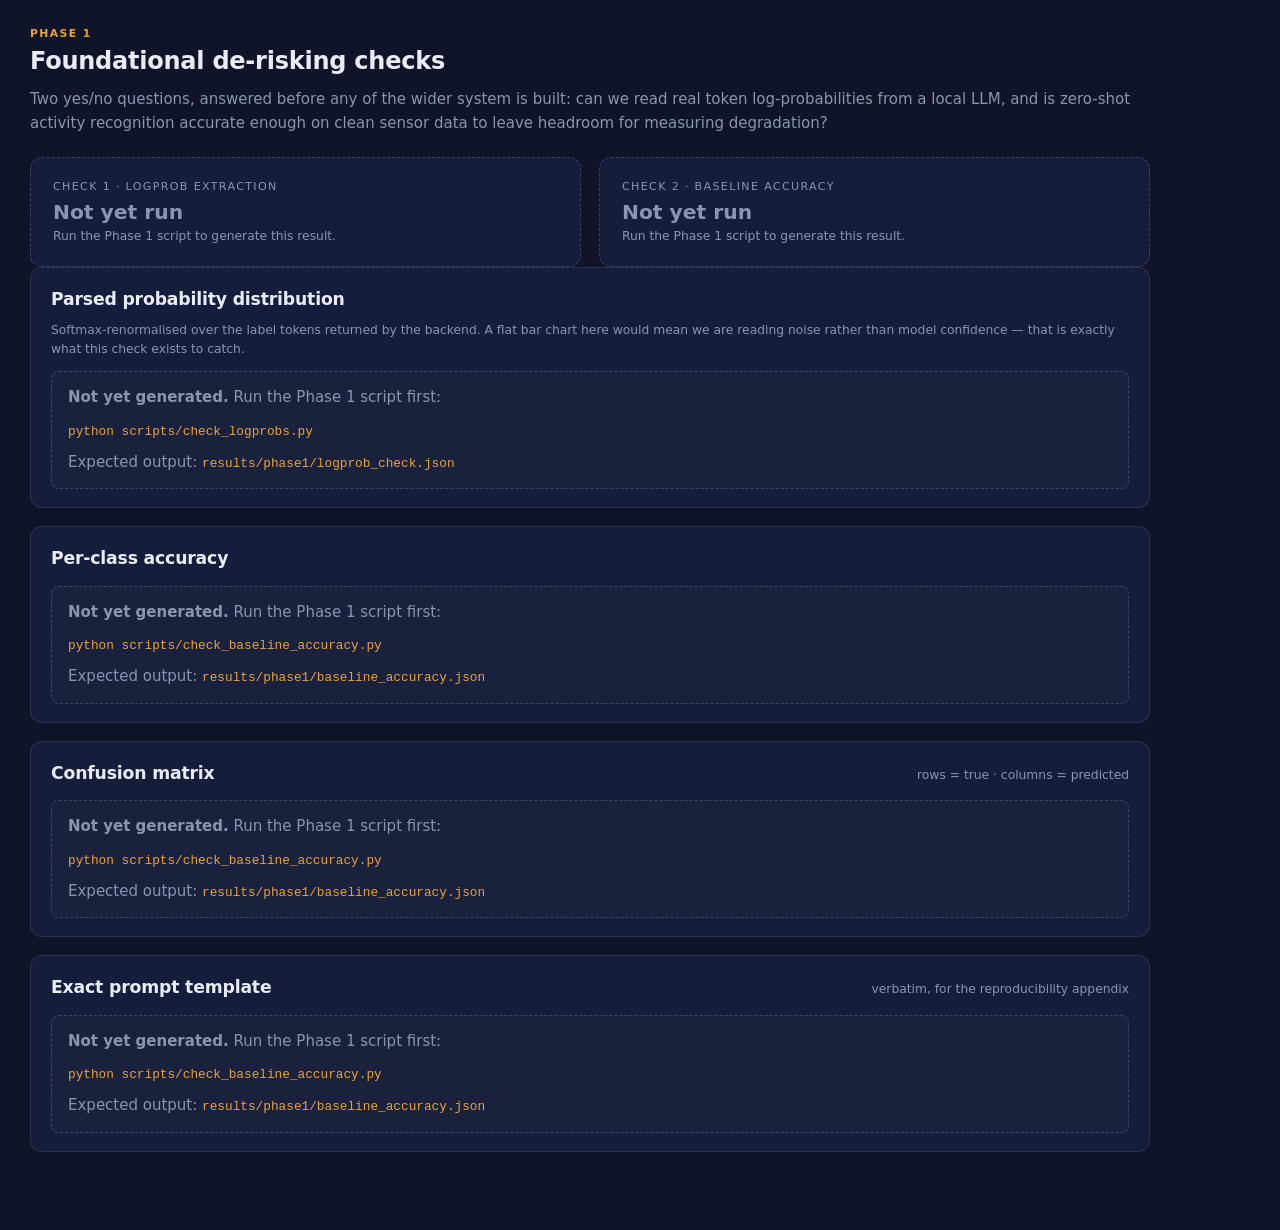
==== frontend/phase1_derisk.html @ 2f0a39ca "refactor: move project from autonomic-bsn/ to repo root Flattens the layout so scripts/, configs/, f" ====
<!DOCTYPE html>
<html lang="en">
<head>
<meta charset="utf-8">
<meta name="viewport" content="width=device-width, initial-scale=1">
<title>Phase 1 - De-risking Checks</title>
<link rel="stylesheet" href="shared/style.css">
</head>
<body>

<div class="page">
  <header class="page-head">
    <div class="eyebrow">Phase 1</div>
    <h1>Foundational de-risking checks</h1>
    <p class="muted">
      Two yes/no questions, answered before any of the wider system is built:
      can we read real token log-probabilities from a local LLM, and is
      zero-shot activity recognition accurate enough on clean sensor data to
      leave headroom for measuring degradation?
    </p>
  </header>

  <!-- ------------------------------------------------ status cards ------ -->
  <section class="grid-2" id="status-cards">
    <div class="status unknown"><div class="label">Check 1 &middot; Logprob extraction</div>
      <div class="verdict">Loading&hellip;</div></div>
    <div class="status unknown"><div class="label">Check 2 &middot; Baseline accuracy</div>
      <div class="verdict">Loading&hellip;</div></div>
  </section>

  <!-- ------------------------------------------------ logprob dist ------ -->
  <section class="card">
    <div class="card-title">
      <h2>Parsed probability distribution</h2>
      <span class="small muted" id="dist-meta"></span>
    </div>
    <p class="small muted" style="margin-top:-6px">
      Softmax-renormalised over the label tokens returned by the backend. A
      flat bar chart here would mean we are reading noise rather than model
      confidence &mdash; that is exactly what this check exists to catch.
    </p>
    <div id="dist-chart"></div>
  </section>

  <!-- --------------------------------------------- per-class accuracy --- -->
  <section class="card">
    <div class="card-title">
      <h2>Per-class accuracy</h2>
      <span class="small muted" id="acc-meta"></span>
    </div>
    <div id="acc-chart"></div>
  </section>

  <!-- ------------------------------------------------ confusion --------- -->
  <section class="card">
    <div class="card-title">
      <h2>Confusion matrix</h2>
      <span class="small muted">rows = true &middot; columns = predicted</span>
    </div>
    <div id="confusion"></div>
  </section>

  <!-- ------------------------------------------------ prompt ------------ -->
  <section class="card">
    <div class="card-title">
      <h2>Exact prompt template</h2>
      <span class="small muted">verbatim, for the reproducibility appendix</span>
    </div>
    <div id="prompt-block"></div>
  </section>
</div>

<script type="module">
import { loadJSONAny, esc, fmt, notGenerated } from './shared/app.js';

/* Prefer the mirrored copy (works with `cd frontend && python -m http.server`),
   fall back to the canonical path when served from the project root. */
const LOGPROB_PATHS  = ['results/phase1/logprob_check.json',
                        '../results/phase1/logprob_check.json'];
const BASELINE_PATHS = ['results/phase1/baseline_accuracy.json',
                        '../results/phase1/baseline_accuracy.json'];

const [lp, base] = await Promise.all([
  loadJSONAny(LOGPROB_PATHS),
  loadJSONAny(BASELINE_PATHS),
]);

/* ------------------------------------------------------- status cards --- */
function statusCard(label, data, render) {
  if (!data) {
    return `<div class="status unknown">
      <div class="label">${esc(label)}</div>
      <div class="verdict">Not yet run</div>
      <div class="sub">Run the Phase 1 script to generate this result.</div>
    </div>`;
  }
  const ok = data.pass === true;
  return `<div class="status ${ok ? 'pass' : 'fail'}">
    <div class="label">${esc(label)}</div>
    <div class="verdict"><span aria-hidden="true">${ok ? '&#10003;' : '&#10007;'}</span>
      ${ok ? 'PASS' : 'FAIL'}</div>
    ${render(data)}
  </div>`;
}

document.getElementById('status-cards').innerHTML =
  statusCard('Check 1 · Logprob extraction', lp, (d) => `
      <div class="detail">Backend <strong>${esc(d.backend ?? 'none')}</strong>
        &middot; max&nbsp;prob ${fmt(d.max_prob, 4)}</div>
      <div class="sub">${esc(d.model ?? '')} ${d.endpoint ? '&middot; ' + esc(d.endpoint) : ''}</div>`)
  + statusCard('Check 2 · Baseline accuracy', base, (d) => `
      <div class="detail">Overall accuracy
        <strong>${fmt(d.overall_accuracy, 4)}</strong>
        &middot; threshold ${fmt(d.pass_threshold ?? 0.65, 2)}</div>
      <div class="sub">${d.n_windows} windows &middot; subjects
        ${esc((d.subjects_used || []).join(', '))} &middot; ${esc(d.model ?? '')}</div>`);

/* ------------------------------------------------ logprob bar chart ----- */
const distEl = document.getElementById('dist-chart');
if (!lp || !lp.distribution || !Object.keys(lp.distribution).length) {
  notGenerated(distEl, 'scripts/check_logprobs.py',
               ['results/phase1/logprob_check.json']);
} else {
  const entries = Object.entries(lp.distribution);
  const max = Math.max(...entries.map(([, v]) => v), 1e-9);
  const uniform = 1 / entries.length;
  document.getElementById('dist-meta').innerHTML =
    `${entries.length} labels &middot; uniform would be ${fmt(uniform, 4)}`;

  distEl.innerHTML = `<div class="bars-plot">
    <div class="bars">${entries.map(([k, v]) => `
      <div class="bar-row" title="${esc(k)}: ${fmt(v, 6)}">
        <span class="name">${esc(k)}</span>
        <div class="bar-track">
          <div class="bar-fill" style="width:${(v / max * 100).toFixed(2)}%"></div>
        </div>
        <span class="val">${fmt(v, 4)}</span>
      </div>`).join('')}
    </div>
  </div>
  <div class="legend-note">Bars scaled to the largest probability
    (${fmt(max, 4)}).</div>`;
}

/* -------------------------------------------- per-class accuracy bars --- */
const accEl = document.getElementById('acc-chart');
if (!base || !base.per_class_accuracy) {
  notGenerated(accEl, 'scripts/check_baseline_accuracy.py',
               ['results/phase1/baseline_accuracy.json']);
} else {
  const thr = base.pass_threshold ?? 0.65;
  const rows = Object.entries(base.per_class_accuracy);
  document.getElementById('acc-meta').innerHTML =
    `overall ${fmt(base.overall_accuracy, 3)} &middot; ${base.n_windows} windows`;

  /* The dashed rule sits inside the track column of the grid: 132px name
     column + 12px gap, then thr% of the remaining track width. */
  accEl.innerHTML = `
    <div class="bars-plot" style="padding-top:20px">
      <div class="threshold" data-label="threshold ${(thr * 100).toFixed(0)}%"
           style="left:calc(132px + 12px + (100% - 132px - 62px - 24px) * ${thr})"></div>
      <div class="bars">${rows.map(([name, v]) => {
        const val = (v === null || v === undefined) ? null : Number(v);
        const cls = val === null ? '' : (val >= thr ? 'is-pass' : 'is-fail');
        return `<div class="bar-row" title="${esc(name)}: ${val === null ? 'n/a' : fmt(val, 3)}">
          <span class="name">${esc(name)}</span>
          <div class="bar-track">
            <div class="bar-fill ${cls}" style="width:${val === null ? 0 : (val * 100).toFixed(2)}%"></div>
          </div>
          <span class="val">${val === null ? 'n/a' : fmt(val, 3)}</span>
        </div>`;
      }).join('')}
      </div>
    </div>
    <div class="legend-note">
      <span style="color:var(--pass)">&#9632;</span> at or above threshold
      <span style="color:var(--fail);margin-left:10px">&#9632;</span> below threshold
    </div>`;
}

/* ------------------------------------------------- confusion matrix ----- */
const confEl = document.getElementById('confusion');
if (!base || !base.confusion_matrix) {
  notGenerated(confEl, 'scripts/check_baseline_accuracy.py',
               ['results/phase1/baseline_accuracy.json']);
} else {
  const m = base.confusion_matrix;
  const labels = base.confusion_matrix_labels
    || Object.keys(base.per_class_accuracy || {});
  const max = Math.max(...m.flat(), 1);

  /* Sequential single-hue ramp: opacity of the accent encodes magnitude,
     light -> dark. One hue only -- never a rainbow scale. */
  const cell = (v, i, j) => {
    const a = v === 0 ? 0 : 0.10 + 0.90 * (v / max);
    const strong = a > 0.55;
    return `<td class="${i === j ? 'diag' : ''} ${v === 0 ? 'zero' : ''}"
      title="true ${esc(labels[i])} → predicted ${esc(labels[j])}: ${v}"
      style="background:rgba(232,163,61,${a.toFixed(3)});
             color:${strong ? '#231602' : 'var(--text)'}">${v}</td>`;
  };

  confEl.innerHTML = `<div class="matrix-wrap">
    <table class="matrix">
      <thead><tr><th></th>${labels.map((l) =>
        `<th class="col-head">${esc(l)}</th>`).join('')}</tr></thead>
      <tbody>${m.map((row, i) => `<tr>
        <th class="row-head">${esc(labels[i])}</th>
        ${row.map((v, j) => cell(v, i, j)).join('')}
      </tr>`).join('')}</tbody>
    </table>
  </div>
  <div class="legend-note">
    <span>0</span><span class="swatch"></span><span>${max}</span>
    <span style="margin-left:10px">outlined cells are the diagonal (correct)</span>
  </div>`;
}

/* ------------------------------------------------------ prompt block ---- */
const promptEl = document.getElementById('prompt-block');
const promptText = base?.example_rendered_prompt || base?.prompt_template;
if (!promptText) {
  notGenerated(promptEl, 'scripts/check_baseline_accuracy.py',
               ['results/phase1/baseline_accuracy.json']);
} else {
  promptEl.innerHTML = `<pre class="prompt">${esc(promptText)}</pre>`;
}
</script>

</body>
</html>
---- frontend/shared/style.css ----
/* Autonomic Agentic BSN -- shared dark theme.
   No frameworks, no build step. Palette is fixed project-wide. */

:root {
  --bg:      #0f1428;
  --panel:   #161d3a;
  --accent:  #e8a33d;
  --text:    #e8ecf7;
  --muted:   #8b95b0;

  --border:  rgba(232, 236, 247, 0.10);
  --border-strong: rgba(232, 236, 247, 0.18);

  /* Status: reserved for pass/fail state only, never for data series.
     Always paired with a text label -- never colour alone. */
  --pass:    #3ecf8e;
  --fail:    #f2555a;
  --pass-bg: rgba(62, 207, 142, 0.12);
  --fail-bg: rgba(242, 85, 90, 0.12);

  --radius:  12px;
  --radius-sm: 8px;
  --gap:     18px;

  --font: "Inter", "Segoe UI", system-ui, -apple-system, "Helvetica Neue",
          Arial, sans-serif;
  --mono: "JetBrains Mono", "Cascadia Code", Consolas, "SF Mono", Menlo,
          monospace;
}

* { box-sizing: border-box; }

html, body {
  margin: 0;
  padding: 0;
  background: var(--bg);
  color: var(--text);
  font-family: var(--font);
  font-size: 15px;
  line-height: 1.55;
  -webkit-font-smoothing: antialiased;
}

h1, h2, h3 { margin: 0 0 .35em; font-weight: 600; letter-spacing: -0.01em; }
h1 { font-size: 1.6rem; }
h2 { font-size: 1.15rem; }
h3 { font-size: .95rem; }

p { margin: 0 0 1em; }
a { color: var(--accent); text-decoration: none; }
a:hover { text-decoration: underline; }

.muted { color: var(--muted); }
.small { font-size: .82rem; }
.mono  { font-family: var(--mono); }

/* ---------------------------------------------------------------- layout -- */
.page { padding: 26px 30px 60px; max-width: 1180px; }

.page-head { margin-bottom: 22px; }
.page-head .eyebrow {
  color: var(--accent);
  font-size: .72rem;
  font-weight: 600;
  letter-spacing: .13em;
  text-transform: uppercase;
}

.grid-2 {
  display: grid;
  grid-template-columns: repeat(auto-fit, minmax(320px, 1fr));
  gap: var(--gap);
}

/* ----------------------------------------------------------------- cards -- */
.card {
  background: var(--panel);
  border: 1px solid var(--border);
  border-radius: var(--radius);
  padding: 18px 20px;
  margin-bottom: var(--gap);
}
.card-title {
  display: flex;
  align-items: baseline;
  justify-content: space-between;
  gap: 12px;
  margin-bottom: 14px;
}
.card-title h2 { margin: 0; }

/* Large PASS / FAIL status card. Colour is reinforced by the word and the
   glyph, so the state is never conveyed by hue alone. */
.status {
  border-radius: var(--radius);
  border: 1px solid var(--border-strong);
  padding: 20px 22px;
  background: var(--panel);
}
.status.pass { border-color: var(--pass); background: var(--pass-bg); }
.status.fail { border-color: var(--fail); background: var(--fail-bg); }
.status.unknown { border-style: dashed; }

.status .label {
  font-size: .74rem;
  letter-spacing: .12em;
  text-transform: uppercase;
  color: var(--muted);
}
.status .verdict {
  display: flex;
  align-items: center;
  gap: 10px;
  font-size: 2.1rem;
  font-weight: 700;
  line-height: 1.1;
  margin: 6px 0 4px;
}
.status.pass .verdict { color: var(--pass); }
.status.fail .verdict { color: var(--fail); }
.status.unknown .verdict { color: var(--muted); font-size: 1.35rem; }
.status .detail { color: var(--text); font-size: .9rem; }
.status .sub { color: var(--muted); font-size: .82rem; }

/* ------------------------------------------------------------ bar charts -- */
/* Thin marks, rounded data-end, anchored to a baseline at x=0. */
.bars { display: flex; flex-direction: column; gap: 9px; margin-top: 6px; }

.bar-row {
  display: grid;
  grid-template-columns: 132px 1fr 62px;
  align-items: center;
  gap: 12px;
}
.bar-row .name {
  font-size: .84rem;
  color: var(--text);
  white-space: nowrap;
  overflow: hidden;
  text-overflow: ellipsis;
}
.bar-track {
  position: relative;
  height: 15px;
  background: rgba(232, 236, 247, 0.06);
  border-radius: var(--radius-sm);
  overflow: hidden;
}
.bar-fill {
  height: 100%;
  background: var(--accent);
  border-radius: 0 4px 4px 0;   /* rounded data-end only */
  min-width: 2px;
  transition: width .25s ease;
}
.bar-fill.is-pass { background: var(--pass); }
.bar-fill.is-fail { background: var(--fail); }
.bar-row .val {
  font-family: var(--mono);
  font-size: .8rem;
  color: var(--text);
  text-align: right;
}

/* Threshold rule drawn across the plotting area. */
.bars-plot { position: relative; }
.threshold {
  position: absolute;
  top: 0;
  bottom: 0;
  width: 0;
  border-left: 2px dashed var(--accent);
  pointer-events: none;
  z-index: 2;
}
.threshold::after {
  content: attr(data-label);
  position: absolute;
  top: -18px;
  left: 6px;
  font-size: .7rem;
  color: var(--accent);
  white-space: nowrap;
}

/* -------------------------------------------------------- confusion grid -- */
/* Sequential single-hue ramp (the accent), light -> dark by magnitude.
   Never a rainbow: intensity alone carries the value. */
.matrix-wrap { overflow-x: auto; }
table.matrix { border-collapse: separate; border-spacing: 2px; font-size: .78rem; }
table.matrix th {
  font-weight: 500;
  color: var(--muted);
  padding: 4px 6px;
  white-space: nowrap;
}
table.matrix th.row-head { text-align: right; }
table.matrix th.col-head {
  writing-mode: vertical-rl;
  transform: rotate(180deg);
  height: 88px;
  vertical-align: bottom;
}
table.matrix td {
  width: 40px;
  height: 34px;
  text-align: center;
  border-radius: 5px;
  font-family: var(--mono);
  color: var(--text);
  background: rgba(232, 236, 247, 0.04);
}
table.matrix td.diag { outline: 1px solid var(--border-strong); }
table.matrix td.zero { color: var(--muted); opacity: .45; }

/* ------------------------------------------------------------ pre / code -- */
pre.prompt {
  background: #0c1020;
  border: 1px solid var(--border);
  border-radius: var(--radius-sm);
  padding: 14px 16px;
  overflow-x: auto;
  font-family: var(--mono);
  font-size: .78rem;
  line-height: 1.5;
  color: var(--text);
  white-space: pre;
  max-height: 460px;
}

/* --------------------------------------------------------------- notices -- */
.notice {
  border: 1px dashed var(--border-strong);
  border-radius: var(--radius-sm);
  padding: 14px 16px;
  color: var(--muted);
  background: rgba(232, 236, 247, 0.02);
}
.notice code {
  font-family: var(--mono);
  color: var(--accent);
  font-size: .85em;
}

.legend-note {
  display: flex;
  align-items: center;
  gap: 8px;
  font-size: .78rem;
  color: var(--muted);
  margin-top: 10px;
}
.swatch {
  display: inline-block;
  width: 42px;
  height: 10px;
  border-radius: 3px;
  background: linear-gradient(90deg,
              rgba(232,163,61,.10), rgba(232,163,61,1));
}

/* =========================================================== app shell === */
.shell { display: flex; height: 100vh; overflow: hidden; }

.sidebar {
  width: 250px;
  flex: 0 0 250px;
  background: var(--panel);
  border-right: 1px solid var(--border);
  padding: 20px 0;
  overflow-y: auto;
}
.sidebar .brand { padding: 0 20px 16px; border-bottom: 1px solid var(--border); }
.sidebar .brand .title { font-weight: 700; font-size: 1rem; }
.sidebar .brand .sub { color: var(--muted); font-size: .75rem; }

.nav { list-style: none; margin: 12px 0 0; padding: 0; }
.nav li { margin: 0; }

.nav a, .nav span.disabled {
  display: block;
  padding: 9px 20px;
  font-size: .86rem;
  border-left: 3px solid transparent;
  color: var(--text);
  text-decoration: none;
}
.nav a:hover { background: rgba(232, 236, 247, 0.05); text-decoration: none; }
.nav a.active {
  border-left-color: var(--accent);
  background: rgba(232, 163, 61, 0.10);
  color: var(--accent);
}
.nav .phase-no {
  display: block;
  font-size: .68rem;
  letter-spacing: .1em;
  text-transform: uppercase;
  color: var(--muted);
}
.nav a.active .phase-no { color: var(--accent); }

.nav span.disabled { color: var(--muted); opacity: .55; cursor: not-allowed; }
.nav .tag {
  display: inline-block;
  margin-left: 6px;
  padding: 1px 6px;
  font-size: .62rem;
  letter-spacing: .06em;
  text-transform: uppercase;
  border: 1px solid var(--border-strong);
  border-radius: 20px;
  color: var(--muted);
  vertical-align: middle;
}

.viewer { flex: 1; min-width: 0; background: var(--bg); }
.viewer iframe { width: 100%; height: 100%; border: 0; display: block; }
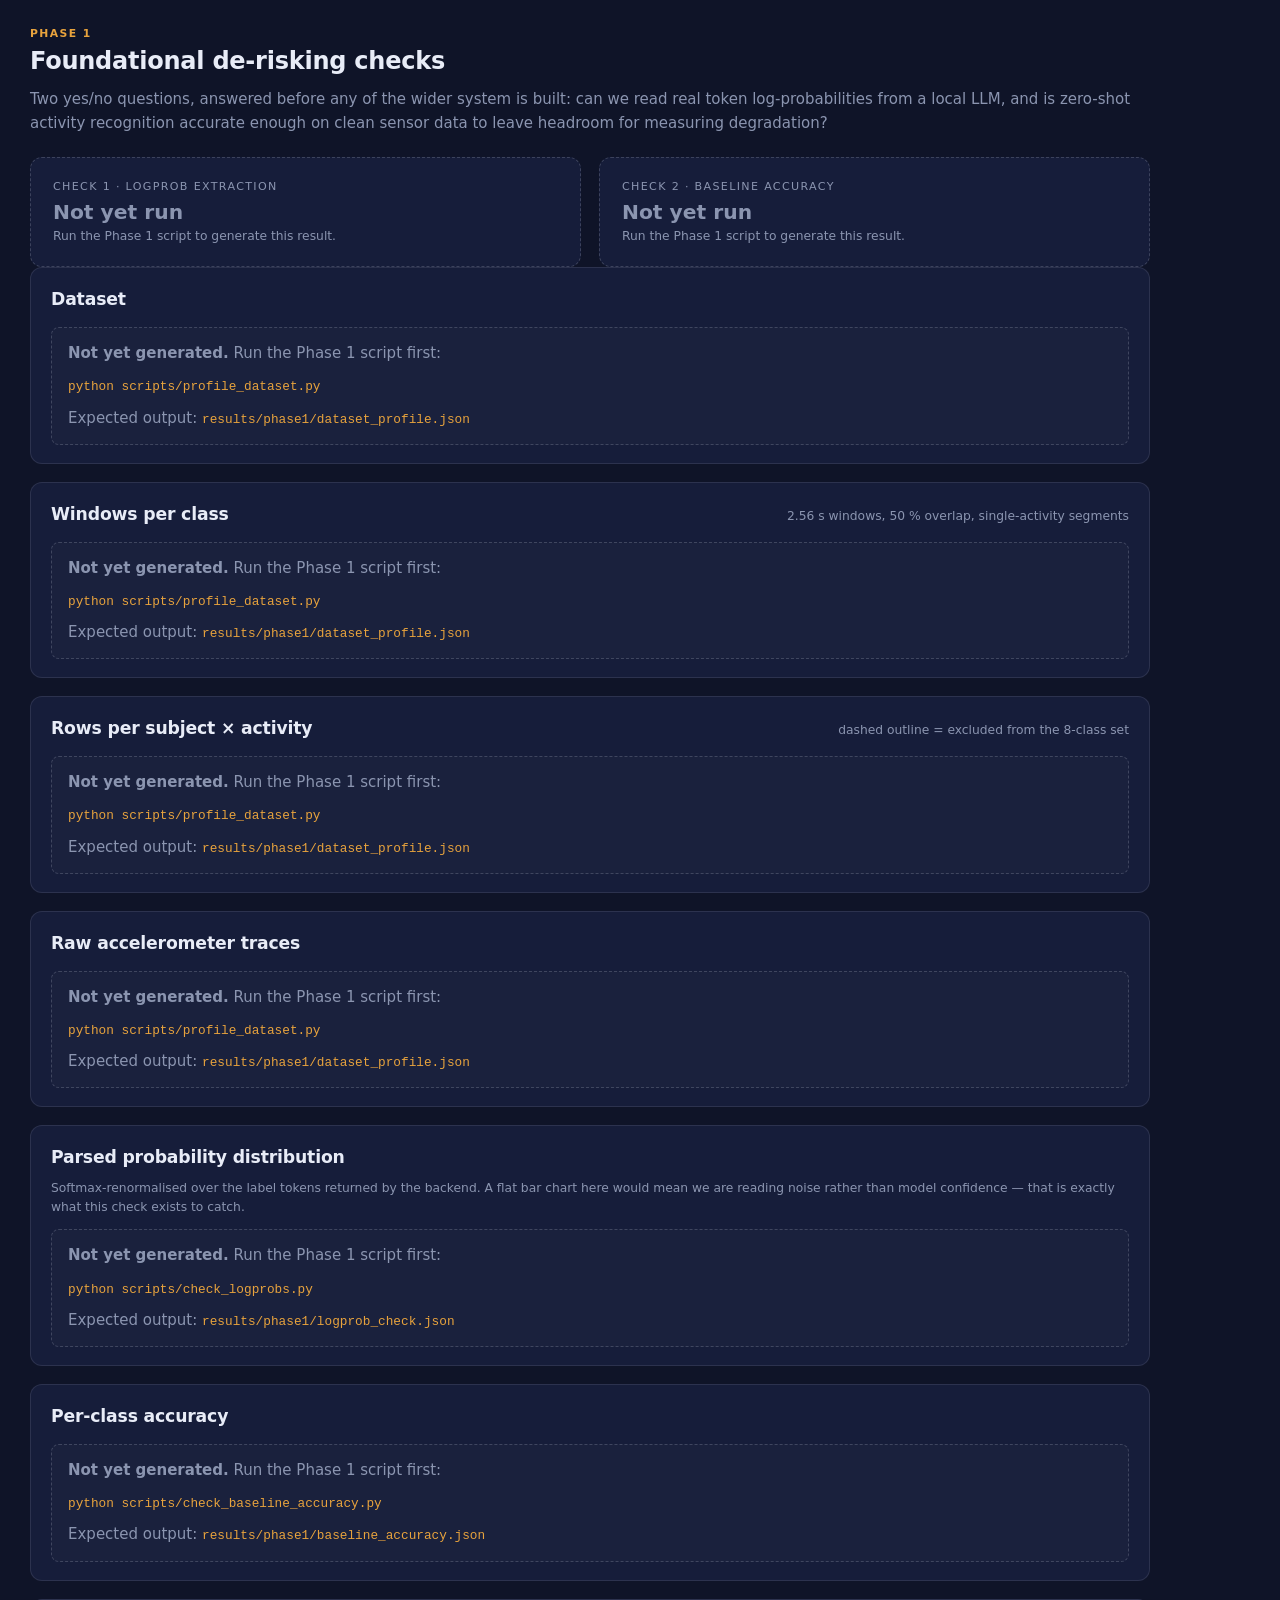
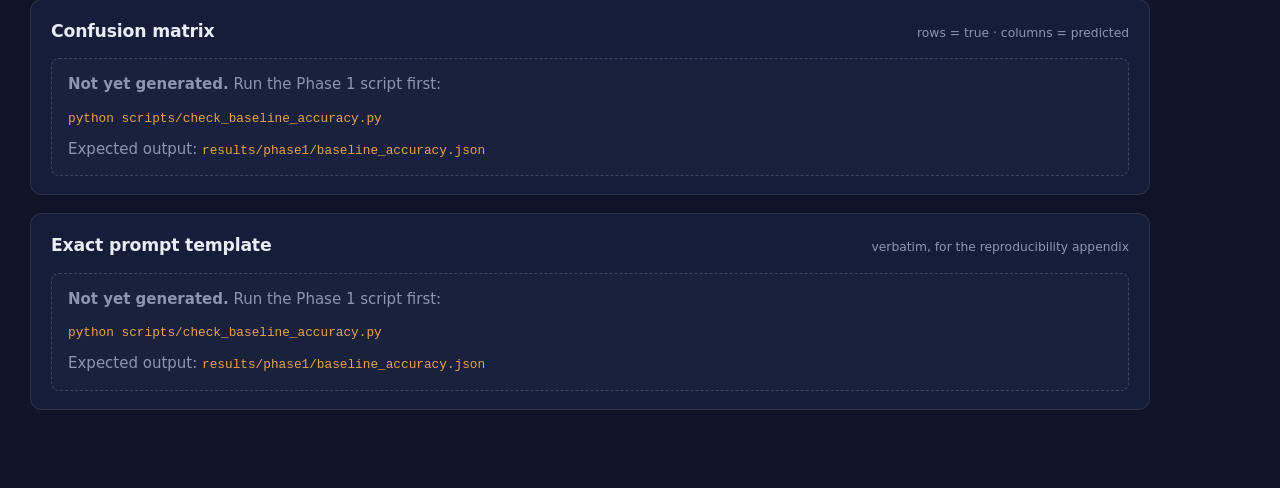
==== commit ebbc8e19: "feat(frontend): visualise the dataset on the Phase 1 page Adds four dataset panels driven by results" ====
--- a/frontend/phase1_derisk.html
+++ b/frontend/phase1_derisk.html
@@ -28,6 +28,39 @@
       <div class="verdict">Loading&hellip;</div></div>
   </section>
 
+  <!-- ------------------------------------------------ dataset ----------- -->
+  <section class="card">
+    <div class="card-title">
+      <h2>Dataset</h2>
+      <span class="small muted" id="ds-meta"></span>
+    </div>
+    <div id="ds-tiles"></div>
+  </section>
+
+  <section class="card">
+    <div class="card-title">
+      <h2>Windows per class</h2>
+      <span class="small muted">2.56 s windows, 50 % overlap, single-activity segments</span>
+    </div>
+    <div id="ds-windows"></div>
+  </section>
+
+  <section class="card">
+    <div class="card-title">
+      <h2>Rows per subject &times; activity</h2>
+      <span class="small muted">dashed outline = excluded from the 8-class set</span>
+    </div>
+    <div id="ds-heat"></div>
+  </section>
+
+  <section class="card">
+    <div class="card-title">
+      <h2>Raw accelerometer traces</h2>
+      <span class="small muted" id="ds-trace-meta"></span>
+    </div>
+    <div id="ds-traces"></div>
+  </section>
+
   <!-- ------------------------------------------------ logprob dist ------ -->
   <section class="card">
     <div class="card-title">
@@ -80,10 +113,130 @@
 const BASELINE_PATHS = ['results/phase1/baseline_accuracy.json',
                         '../results/phase1/baseline_accuracy.json'];
 
-const [lp, base] = await Promise.all([
+const PROFILE_PATHS  = ['results/phase1/dataset_profile.json',
+                        '../results/phase1/dataset_profile.json'];
+
+const [lp, base, ds] = await Promise.all([
   loadJSONAny(LOGPROB_PATHS),
   loadJSONAny(BASELINE_PATHS),
+  loadJSONAny(PROFILE_PATHS),
 ]);
+
+/* ============================================================== dataset === */
+const nfmt = (n) => Number(n).toLocaleString('en-US');
+
+if (!ds) {
+  for (const [id, _] of [['ds-tiles'], ['ds-windows'], ['ds-heat'], ['ds-traces']]) {
+    notGenerated(document.getElementById(id), 'scripts/profile_dataset.py',
+                 ['results/phase1/dataset_profile.json']);
+  }
+  document.getElementById('ds-meta').textContent = '';
+} else {
+  document.getElementById('ds-meta').innerHTML =
+    esc(ds.source_dir || '') + ' &middot; ' + ds.sampling_rate_hz + ' Hz';
+
+  /* ---- stat tiles: headline numbers, no chart needed ---- */
+  const tiles = [
+    ['Subjects', nfmt(ds.n_subjects)],
+    ['Hours', Number(ds.total_duration_hours).toFixed(1)],
+    ['Rows', nfmt(ds.total_rows)],
+    ['Windows', nfmt(ds.total_windows)],
+    ['Features / window', nfmt(ds.features_per_window)],
+    ['Rows with NaN', Number(ds.nan_pct).toFixed(2) + '%'],
+  ];
+  document.getElementById('ds-tiles').innerHTML =
+    '<div class="tiles">' + tiles.map(([k, v]) =>
+      `<div class="tile"><div class="n">${esc(v)}</div><div class="k">${esc(k)}</div></div>`
+    ).join('') + '</div>';
+
+  /* ---- windows per class ---- */
+  const wc = Object.entries(ds.window_counts || {});
+  const wcMax = Math.max(...wc.map(([, v]) => v), 1);
+  document.getElementById('ds-windows').innerHTML = `<div class="bars">
+    ${wc.map(([k, v]) => `
+      <div class="bar-row" title="${esc(k)}: ${nfmt(v)} windows">
+        <span class="name">${esc(k)}</span>
+        <div class="bar-track">
+          <div class="bar-fill" style="width:${(v / wcMax * 100).toFixed(2)}%"></div>
+        </div>
+        <span class="val">${nfmt(v)}</span>
+      </div>`).join('')}
+  </div>`;
+
+  /* ---- per-subject x activity heat grid ---- */
+  const subs = Object.keys(ds.per_subject).sort();
+  const actIds = Object.keys(ds.global_activity_counts)
+    .map(Number).filter((a) => a !== 0).sort((a, b) => a - b);
+  const names = ds.activity_names || {};
+  const targets = ds.target_activities || {};
+  let hmax = 1;
+  for (const s of subs) {
+    for (const a of actIds) {
+      hmax = Math.max(hmax, ds.per_subject[s].activity_counts[String(a)] || 0);
+    }
+  }
+  document.getElementById('ds-heat').innerHTML = `<div class="matrix-wrap">
+    <table class="heat">
+      <thead><tr><th></th>${actIds.map((a) =>
+        `<th class="col-head">${esc(names[String(a)] || a)}</th>`).join('')}</tr></thead>
+      <tbody>${subs.map((s) => `<tr>
+        <th class="row-head">subject${esc(s)}</th>
+        ${actIds.map((a) => {
+          const v = ds.per_subject[s].activity_counts[String(a)] || 0;
+          const alpha = v === 0 ? 0 : 0.10 + 0.90 * (v / hmax);
+          const strong = alpha > 0.55;
+          const isTarget = Object.prototype.hasOwnProperty.call(targets, String(a));
+          return `<td class="${isTarget ? '' : 'excluded'}"
+            title="subject${esc(s)} · ${esc(names[String(a)] || a)}: ${nfmt(v)} rows"
+            style="background:rgba(232,163,61,${alpha.toFixed(3)});
+                   color:${strong ? '#231602' : 'var(--text)'}">${v ? nfmt(v) : ''}</td>`;
+        }).join('')}
+      </tr>`).join('')}</tbody>
+    </table>
+  </div>
+  <div class="legend-note"><span>0</span><span class="swatch"></span>
+    <span>${nfmt(hmax)} rows</span></div>`;
+
+  /* ---- raw signal sparklines ---- */
+  document.getElementById('ds-trace-meta').textContent =
+    `${ds.trace_seconds}s excerpt per activity`;
+  const spark = (series, cls) => {
+    const n = series.length;
+    if (!n) return '';
+    const lo = Math.min(...series), hi = Math.max(...series);
+    const rng = (hi - lo) || 1;
+    const pts = series.map((v, i) =>
+      `${(i / (n - 1) * 100).toFixed(2)},${(28 - ((v - lo) / rng) * 26).toFixed(2)}`
+    ).join(' ');
+    return `<polyline class="${cls}" points="${pts}" fill="none"
+      stroke-width="1.4" vector-effect="non-scaling-stroke"
+      stroke-linejoin="round" stroke-linecap="round"/>`;
+  };
+  const traces = ds.traces || {};
+  document.getElementById('ds-traces').innerHTML =
+    '<div class="traces">' + Object.entries(traces).map(([act, t]) => `
+      <div class="trace-card">
+        <h3>${esc(act)}</h3>
+        <div class="who">subject${esc(t.subject)} &middot; m/s&sup2;</div>
+        ${['wrist', 'chest', 'ankle'].map((node) => {
+          const ch = t.channels[node];
+          if (!ch) return '';
+          return `<div class="trace-row">
+            <span class="node">${esc(node)}</span>
+            <svg viewBox="0 0 100 30" preserveAspectRatio="none"
+                 role="img" aria-label="${esc(node)} x y z acceleration">
+              ${spark(ch.x, 'axis-x')}${spark(ch.y, 'axis-y')}${spark(ch.z, 'axis-z')}
+            </svg>
+          </div>`;
+        }).join('')}
+      </div>`).join('') + '</div>' + `
+    <div class="axis-key">
+      <span><i style="background:#3d8bc9"></i>x</span>
+      <span><i style="background:#b0781f"></i>y</span>
+      <span><i style="background:#9160ad"></i>z</span>
+      <span class="muted">each trace is independently scaled to its own range</span>
+    </div>`;
+}
 
 /* ------------------------------------------------------- status cards --- */
 function statusCard(label, data, render) {
--- a/frontend/shared/style.css
+++ b/frontend/shared/style.css
@@ -316,3 +316,110 @@
 
 .viewer { flex: 1; min-width: 0; background: var(--bg); }
 .viewer iframe { width: 100%; height: 100%; border: 0; display: block; }
+
+/* ======================================================= dataset panels === */
+/* Stat tiles: a headline number needs no chart. */
+.tiles {
+  display: grid;
+  grid-template-columns: repeat(auto-fit, minmax(140px, 1fr));
+  gap: 10px;
+  margin-top: 4px;
+}
+.tile {
+  background: rgba(232, 236, 247, 0.04);
+  border: 1px solid var(--border);
+  border-radius: var(--radius-sm);
+  padding: 12px 14px;
+}
+.tile .n {
+  font-size: 1.45rem;
+  font-weight: 700;
+  line-height: 1.15;
+  font-family: var(--mono);
+  color: var(--accent);
+}
+.tile .k {
+  font-size: .7rem;
+  letter-spacing: .08em;
+  text-transform: uppercase;
+  color: var(--muted);
+  margin-top: 2px;
+}
+
+/* Per-subject x activity grid -- same single-hue sequential ramp as the
+   confusion matrix, so intensity reads consistently across the page. */
+table.heat { border-collapse: separate; border-spacing: 2px; font-size: .72rem; }
+table.heat th {
+  color: var(--muted);
+  font-weight: 500;
+  padding: 3px 6px;
+  white-space: nowrap;
+}
+table.heat th.row-head { text-align: right; }
+table.heat th.col-head {
+  writing-mode: vertical-rl;
+  transform: rotate(180deg);
+  height: 96px;
+  vertical-align: bottom;
+}
+table.heat td {
+  min-width: 44px;
+  height: 26px;
+  text-align: center;
+  border-radius: 4px;
+  font-family: var(--mono);
+  color: var(--text);
+  background: rgba(232, 236, 247, 0.04);
+}
+table.heat td.excluded { outline: 1px dashed rgba(232, 236, 247, 0.22); }
+
+/* Raw signal traces */
+.traces {
+  display: grid;
+  grid-template-columns: repeat(auto-fit, minmax(280px, 1fr));
+  gap: 14px;
+  margin-top: 6px;
+}
+.trace-card {
+  background: rgba(232, 236, 247, 0.03);
+  border: 1px solid var(--border);
+  border-radius: var(--radius-sm);
+  padding: 11px 13px;
+}
+.trace-card h3 {
+  margin: 0 0 2px;
+  font-size: .85rem;
+  color: var(--text);
+}
+.trace-card .who { font-size: .7rem; color: var(--muted); margin-bottom: 8px; }
+.trace-row { display: flex; align-items: center; gap: 8px; margin-bottom: 3px; }
+.trace-row .node {
+  width: 40px;
+  font-size: .66rem;
+  color: var(--muted);
+  text-transform: uppercase;
+  letter-spacing: .05em;
+}
+.trace-row svg { flex: 1; display: block; height: 34px; }
+
+/* x / y / z axis identity. Validated against the dark panel:
+   lightness band 0.48-0.67, CVD deutan dE 21.4 / tritan 9.2, contrast >= 3:1.
+   Always paired with the direct labels in .axis-key, never colour alone. */
+.axis-x { stroke: #3d8bc9; }
+.axis-y { stroke: #b0781f; }
+.axis-z { stroke: #9160ad; }
+
+.axis-key {
+  display: flex;
+  gap: 14px;
+  font-size: .72rem;
+  color: var(--muted);
+  margin-top: 10px;
+}
+.axis-key i {
+  display: inline-block;
+  width: 14px;
+  height: 2px;
+  vertical-align: middle;
+  margin-right: 5px;
+}
